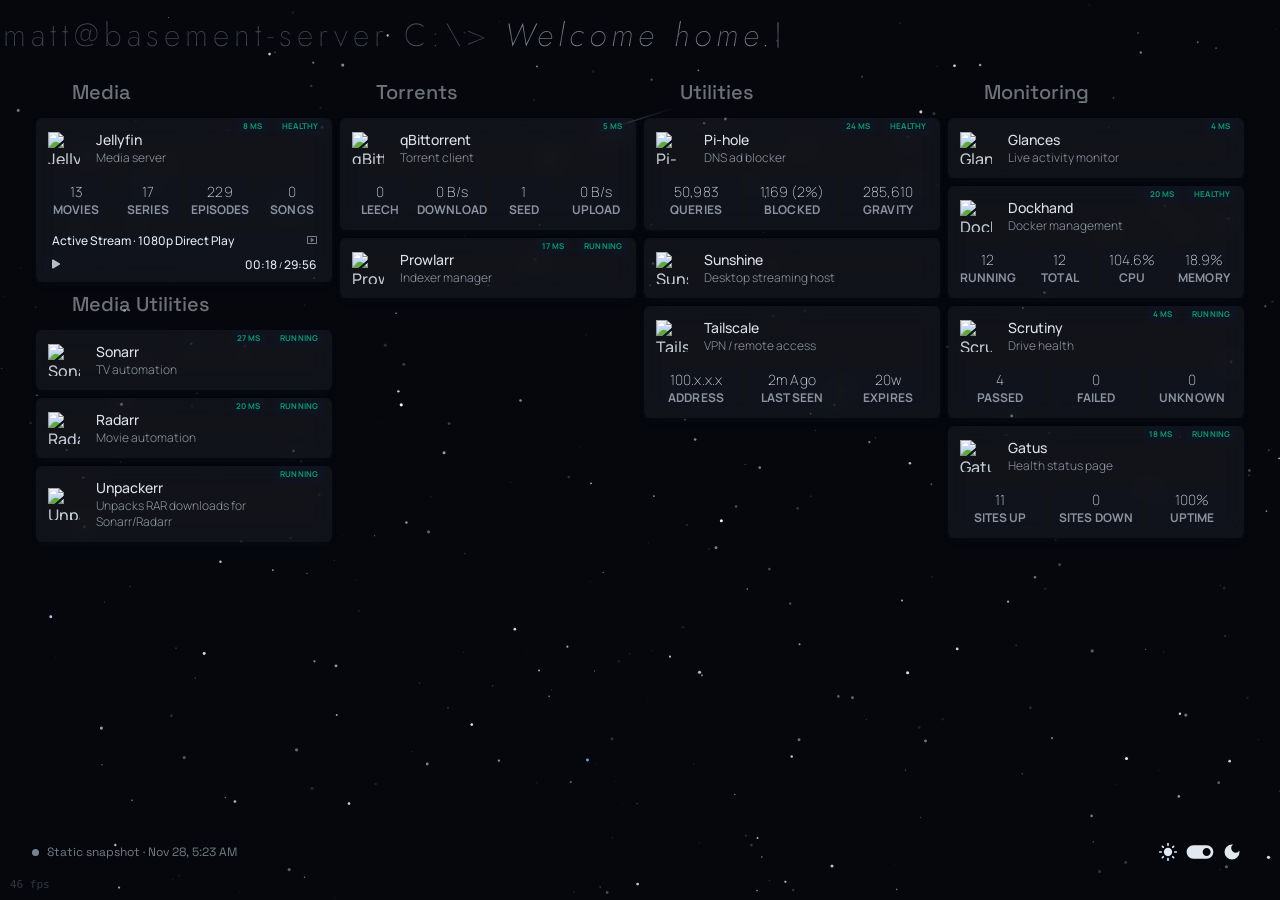
==== homelab/index.html @ 423f4f80 "Add sanitized /homelab/ showcase with live hourly telemetry" ====
<!DOCTYPE html>
<html lang="en" class="dark scheme-dark theme-slate">
<head>
  <meta charset="UTF-8">
  <meta name="viewport" content="width=device-width, initial-scale=1.0">
  <title>basement-server</title>
  <link rel="icon" href="data:image/svg+xml,<svg xmlns='http://www.w3.org/2000/svg' viewBox='0 0 64 64'><defs><linearGradient id='g' x1='0' y1='0' x2='1' y2='1'><stop offset='0' stop-color='%2372b4f5'/><stop offset='1' stop-color='%23356ebf'/></linearGradient></defs><rect x='1.5' y='1.5' width='61' height='61' rx='11' fill='url(%23g)' stroke='%23daefff' stroke-width='3'/><text x='50%25' y='54%25' dominant-baseline='middle' text-anchor='middle' font-family='Arial,sans-serif' font-weight='700' font-size='28'><tspan fill='%23c8e8ff'>M</tspan><tspan fill='%23ffffff'>S</tspan></text></svg>">
  <link rel="preconnect" href="https://fonts.googleapis.com">
  <link rel="preconnect" href="https://fonts.gstatic.com" crossorigin>
  <link href="https://fonts.googleapis.com/css2?family=Space+Grotesk:wght@300..700&family=Jost:ital,wght@0,200;1,200&family=Manrope:wght@200;300;400;500;700&display=swap" rel="stylesheet">
  <link rel="stylesheet" href="homelab.css">
</head>
<body>
  <div id="welcome-greeting">
    <span class="greeting-prompt">matt@basement-server C:\&gt;</span>
    <span class="greeting-center">
      <span class="greeting-text">Welcome home.</span><span class="greeting-cursor" aria-hidden="true"></span>
    </span>
  </div>

  <div id="__next">
    <div id="page_wrapper">
      <div id="inner_wrapper">
        <div class="container">
          <div id="layout-groups">

            <!-- Column 1: Media (+ Media Utilities sub-group) -->
            <div class="services-group">
              <button type="button" class="group-toggle" aria-expanded="true" data-group="media">
                <div class="service-group-icon" style="-webkit-mask-image:url('https://cdn.jsdelivr.net/npm/@mdi/svg@latest/svg/play-box-multiple.svg');mask-image:url('https://cdn.jsdelivr.net/npm/@mdi/svg@latest/svg/play-box-multiple.svg');"></div>
                <h2 class="service-group-name">Media</h2>
                <svg class="group-chevron" viewBox="0 0 24 24" fill="currentColor" aria-hidden="true">
                  <path fill="none" d="M0 0h24v24H0z"></path>
                  <path d="M7.41 8.59 12 13.17l4.59-4.58L18 10l-6 6-6-6z"></path>
                </svg>
              </button>

              <ul class="services-list" data-group-list="media">
                <li class="service">
                  <div>
                    <div class="service-tags">
                      <div class="service-tag">8 MS</div>
                      <div class="service-tag">HEALTHY</div>
                    </div>
                    <div class="service-title">
                      <div class="service-icon">
                        <img src="https://cdn.jsdelivr.net/gh/homarr-labs/dashboard-icons/png/jellyfin.png" alt="Jellyfin">
                      </div>
                      <div class="service-name-wrap">
                        <div class="service-name">Jellyfin</div>
                        <div class="service-description">Media server</div>
                      </div>
                    </div>
                    <div class="service-container">
                      <div class="service-block">
                        <div class="service-block-value">13</div>
                        <div class="service-block-label">MOVIES</div>
                      </div>
                      <div class="service-block">
                        <div class="service-block-value">17</div>
                        <div class="service-block-label">SERIES</div>
                      </div>
                      <div class="service-block">
                        <div class="service-block-value">229</div>
                        <div class="service-block-label">EPISODES</div>
                      </div>
                      <div class="service-block">
                        <div class="service-block-value">0</div>
                        <div class="service-block-label">SONGS</div>
                      </div>
                    </div>
                    <div class="jellyfin-now-playing">
                      <div class="jf-row">
                        <div class="jf-title">Active Stream &middot; 1080p Direct Play</div>
                        <svg class="jf-episode-icon" viewBox="0 0 24 24" fill="currentColor" aria-hidden="true">
                          <path fill="none" d="M0 0h24v24H0z"></path>
                          <path d="M9.5 7.5v9l7-4.5z"></path>
                          <path d="M20 4H4c-1.1 0-2 .9-2 2v12c0 1.1.9 2 2 2h16c1.1 0 2-.9 2-2V6c0-1.1-.9-2-2-2m0 14.01H4V5.99h16z"></path>
                        </svg>
                      </div>
                      <div class="jf-row">
                        <div class="jf-progress" style="width: 1.03%;"></div>
                        <svg class="jf-play-icon" viewBox="0 0 16 16" fill="currentColor" aria-hidden="true">
                          <path d="m11.596 8.697-6.363 3.692c-.54.313-1.233-.066-1.233-.697V4.308c0-.63.692-1.01 1.233-.696l6.363 3.692a.802.802 0 0 1 0 1.393"></path>
                        </svg>
                        <div class="jf-time">00:18<span class="jf-slash">/</span>29:56</div>
                      </div>
                    </div>
                  </div>
                </li>

                <!-- Sub-group: Media Utilities -->
                <div class="services-group subgroup">
                  <button type="button" class="group-toggle" aria-expanded="true" data-group="media-utilities">
                    <div class="service-group-icon" style="-webkit-mask-image:url('https://cdn.jsdelivr.net/npm/@mdi/svg@latest/svg/cog-outline.svg');mask-image:url('https://cdn.jsdelivr.net/npm/@mdi/svg@latest/svg/cog-outline.svg');"></div>
                    <h2 class="service-group-name">Media Utilities</h2>
                    <svg class="group-chevron" viewBox="0 0 24 24" fill="currentColor" aria-hidden="true">
                      <path fill="none" d="M0 0h24v24H0z"></path>
                      <path d="M7.41 8.59 12 13.17l4.59-4.58L18 10l-6 6-6-6z"></path>
                    </svg>
                  </button>

                  <ul class="services-list" data-group-list="media-utilities">
                    <li class="service">
                      <div>
                        <div class="service-tags">
                          <div class="service-tag">27 MS</div>
                          <div class="service-tag">RUNNING</div>
                        </div>
                        <div class="service-title">
                          <div class="service-icon">
                            <img src="https://cdn.jsdelivr.net/gh/homarr-labs/dashboard-icons/png/sonarr.png" alt="Sonarr">
                          </div>
                          <div class="service-name-wrap">
                            <div class="service-name">Sonarr</div>
                            <div class="service-description">TV automation</div>
                          </div>
                        </div>
                      </div>
                    </li>

                    <li class="service">
                      <div>
                        <div class="service-tags">
                          <div class="service-tag">20 MS</div>
                          <div class="service-tag">RUNNING</div>
                        </div>
                        <div class="service-title">
                          <div class="service-icon">
                            <img src="https://cdn.jsdelivr.net/gh/homarr-labs/dashboard-icons/png/radarr.png" alt="Radarr">
                          </div>
                          <div class="service-name-wrap">
                            <div class="service-name">Radarr</div>
                            <div class="service-description">Movie automation</div>
                          </div>
                        </div>
                      </div>
                    </li>

                    <li class="service">
                      <div>
                        <div class="service-tags">
                          <div class="service-tag">RUNNING</div>
                        </div>
                        <div class="service-title">
                          <div class="service-icon">
                            <img src="https://cdn.jsdelivr.net/gh/homarr-labs/dashboard-icons/png/unpackerr.png" alt="Unpackerr">
                          </div>
                          <div class="service-name-wrap">
                            <div class="service-name">Unpackerr</div>
                            <div class="service-description">Unpacks RAR downloads for Sonarr/Radarr</div>
                          </div>
                        </div>
                      </div>
                    </li>
                  </ul>
                </div>
              </ul>
            </div>

            <!-- Column 2: Torrents -->
            <div class="services-group">
              <button type="button" class="group-toggle" aria-expanded="true" data-group="torrents">
                <div class="service-group-icon" style="-webkit-mask-image:url('https://cdn.jsdelivr.net/npm/@mdi/svg@latest/svg/download-circle.svg');mask-image:url('https://cdn.jsdelivr.net/npm/@mdi/svg@latest/svg/download-circle.svg');"></div>
                <h2 class="service-group-name">Torrents</h2>
                <svg class="group-chevron" viewBox="0 0 24 24" fill="currentColor" aria-hidden="true">
                  <path fill="none" d="M0 0h24v24H0z"></path>
                  <path d="M7.41 8.59 12 13.17l4.59-4.58L18 10l-6 6-6-6z"></path>
                </svg>
              </button>

              <ul class="services-list" data-group-list="torrents">
                <li class="service">
                  <div>
                    <div class="service-tags">
                      <div class="service-tag">5 MS</div>
                    </div>
                    <div class="service-title">
                      <div class="service-icon">
                        <img src="https://cdn.jsdelivr.net/gh/homarr-labs/dashboard-icons/png/qbittorrent.png" alt="qBittorrent">
                      </div>
                      <div class="service-name-wrap">
                        <div class="service-name">qBittorrent</div>
                        <div class="service-description">Torrent client</div>
                      </div>
                    </div>
                    <div class="service-container">
                      <div class="service-block">
                        <div class="service-block-value">0</div>
                        <div class="service-block-label">LEECH</div>
                      </div>
                      <div class="service-block">
                        <div class="service-block-value">0 B/s</div>
                        <div class="service-block-label">DOWNLOAD</div>
                      </div>
                      <div class="service-block">
                        <div class="service-block-value">1</div>
                        <div class="service-block-label">SEED</div>
                      </div>
                      <div class="service-block">
                        <div class="service-block-value">0 B/s</div>
                        <div class="service-block-label">UPLOAD</div>
                      </div>
                    </div>
                  </div>
                </li>

                <li class="service">
                  <div>
                    <div class="service-tags">
                      <div class="service-tag">17 MS</div>
                      <div class="service-tag">RUNNING</div>
                    </div>
                    <div class="service-title">
                      <div class="service-icon">
                        <img src="https://cdn.jsdelivr.net/gh/homarr-labs/dashboard-icons/png/prowlarr.png" alt="Prowlarr">
                      </div>
                      <div class="service-name-wrap">
                        <div class="service-name">Prowlarr</div>
                        <div class="service-description">Indexer manager</div>
                      </div>
                    </div>
                  </div>
                </li>
              </ul>
            </div>

            <!-- Column 3: Utilities -->
            <div class="services-group">
              <button type="button" class="group-toggle" aria-expanded="true" data-group="utilities">
                <div class="service-group-icon" style="-webkit-mask-image:url('https://cdn.jsdelivr.net/npm/@mdi/svg@latest/svg/tools.svg');mask-image:url('https://cdn.jsdelivr.net/npm/@mdi/svg@latest/svg/tools.svg');"></div>
                <h2 class="service-group-name">Utilities</h2>
                <svg class="group-chevron" viewBox="0 0 24 24" fill="currentColor" aria-hidden="true">
                  <path fill="none" d="M0 0h24v24H0z"></path>
                  <path d="M7.41 8.59 12 13.17l4.59-4.58L18 10l-6 6-6-6z"></path>
                </svg>
              </button>

              <ul class="services-list" data-group-list="utilities">
                <li class="service">
                  <div>
                    <div class="service-tags">
                      <div class="service-tag">24 MS</div>
                      <div class="service-tag">HEALTHY</div>
                    </div>
                    <div class="service-title">
                      <div class="service-icon">
                        <img src="https://cdn.jsdelivr.net/gh/homarr-labs/dashboard-icons/png/pi-hole.png" alt="Pi-hole">
                      </div>
                      <div class="service-name-wrap">
                        <div class="service-name">Pi-hole</div>
                        <div class="service-description">DNS ad blocker</div>
                      </div>
                    </div>
                    <div class="service-container">
                      <div class="service-block">
                        <div class="service-block-value">50,983</div>
                        <div class="service-block-label">QUERIES</div>
                      </div>
                      <div class="service-block">
                        <div class="service-block-value">1,169 (2%)</div>
                        <div class="service-block-label">BLOCKED</div>
                      </div>
                      <div class="service-block">
                        <div class="service-block-value">285,610</div>
                        <div class="service-block-label">GRAVITY</div>
                      </div>
                    </div>
                  </div>
                </li>

                <li class="service">
                  <div>
                    <div class="service-title">
                      <div class="service-icon">
                        <img src="https://cdn.jsdelivr.net/gh/homarr-labs/dashboard-icons/png/sunshine.png" alt="Sunshine">
                      </div>
                      <div class="service-name-wrap">
                        <div class="service-name">Sunshine</div>
                        <div class="service-description">Desktop streaming host</div>
                      </div>
                    </div>
                  </div>
                </li>

                <li class="service">
                  <div>
                    <div class="service-title">
                      <div class="service-icon">
                        <img src="https://cdn.jsdelivr.net/gh/homarr-labs/dashboard-icons/png/tailscale-light.png" alt="Tailscale">
                      </div>
                      <div class="service-name-wrap">
                        <div class="service-name">Tailscale</div>
                        <div class="service-description">VPN / remote access</div>
                      </div>
                    </div>
                    <div class="service-container">
                      <div class="service-block">
                        <div class="service-block-value">100.x.x.x</div>
                        <div class="service-block-label">ADDRESS</div>
                      </div>
                      <div class="service-block">
                        <div class="service-block-value">2m Ago</div>
                        <div class="service-block-label">LAST SEEN</div>
                      </div>
                      <div class="service-block">
                        <div class="service-block-value">20w</div>
                        <div class="service-block-label">EXPIRES</div>
                      </div>
                    </div>
                  </div>
                </li>
              </ul>
            </div>

            <!-- Column 4: Monitoring -->
            <div class="services-group">
              <button type="button" class="group-toggle" aria-expanded="true" data-group="monitoring">
                <div class="service-group-icon" style="-webkit-mask-image:url('https://cdn.jsdelivr.net/npm/@mdi/svg@latest/svg/monitor-dashboard.svg');mask-image:url('https://cdn.jsdelivr.net/npm/@mdi/svg@latest/svg/monitor-dashboard.svg');"></div>
                <h2 class="service-group-name">Monitoring</h2>
                <svg class="group-chevron" viewBox="0 0 24 24" fill="currentColor" aria-hidden="true">
                  <path fill="none" d="M0 0h24v24H0z"></path>
                  <path d="M7.41 8.59 12 13.17l4.59-4.58L18 10l-6 6-6-6z"></path>
                </svg>
              </button>

              <ul class="services-list" data-group-list="monitoring">
                <li class="service">
                  <div>
                    <a class="service-link" href="glances/">
                      <div class="service-tags">
                        <div class="service-tag">4 MS</div>
                      </div>
                      <div class="service-title">
                        <div class="service-icon">
                          <img src="https://cdn.jsdelivr.net/gh/homarr-labs/dashboard-icons/png/glances.png" alt="Glances">
                        </div>
                        <div class="service-name-wrap">
                          <div class="service-name">Glances</div>
                          <div class="service-description">Live activity monitor</div>
                        </div>
                      </div>
                    </a>
                  </div>
                </li>

                <li class="service">
                  <div>
                    <a class="service-link" href="dockhand/">
                      <div class="service-tags">
                        <div class="service-tag">20 MS</div>
                        <div class="service-tag">HEALTHY</div>
                      </div>
                      <div class="service-title">
                        <div class="service-icon">
                          <img src="https://cdn.jsdelivr.net/gh/homarr-labs/dashboard-icons/png/dockhand.png" alt="Dockhand">
                        </div>
                        <div class="service-name-wrap">
                          <div class="service-name">Dockhand</div>
                          <div class="service-description">Docker management</div>
                        </div>
                      </div>
                      <div class="service-container">
                        <div class="service-block">
                          <div class="service-block-value" id="m-dh-running">12</div>
                          <div class="service-block-label">RUNNING</div>
                        </div>
                        <div class="service-block">
                          <div class="service-block-value" id="m-dh-total">12</div>
                          <div class="service-block-label">TOTAL</div>
                        </div>
                        <div class="service-block">
                          <div class="service-block-value" id="m-dh-cpu">8.8%</div>
                          <div class="service-block-label">CPU</div>
                        </div>
                        <div class="service-block">
                          <div class="service-block-value" id="m-dh-mem">17.7%</div>
                          <div class="service-block-label">MEMORY</div>
                        </div>
                      </div>
                    </a>
                  </div>
                </li>

                <li class="service">
                  <div>
                    <a class="service-link" href="scrutiny/">
                      <div class="service-tags">
                        <div class="service-tag">4 MS</div>
                        <div class="service-tag">RUNNING</div>
                      </div>
                      <div class="service-title">
                        <div class="service-icon">
                          <img src="https://cdn.jsdelivr.net/gh/homarr-labs/dashboard-icons/png/scrutiny.png" alt="Scrutiny">
                        </div>
                        <div class="service-name-wrap">
                          <div class="service-name">Scrutiny</div>
                          <div class="service-description">Drive health</div>
                        </div>
                      </div>
                      <div class="service-container">
                        <div class="service-block">
                          <div class="service-block-value" id="m-sc-passed">4</div>
                          <div class="service-block-label">PASSED</div>
                        </div>
                        <div class="service-block">
                          <div class="service-block-value" id="m-sc-failed">0</div>
                          <div class="service-block-label">FAILED</div>
                        </div>
                        <div class="service-block">
                          <div class="service-block-value">0</div>
                          <div class="service-block-label">UNKNOWN</div>
                        </div>
                      </div>
                    </a>
                  </div>
                </li>

                <li class="service">
                  <div>
                    <a class="service-link" href="gatus/">
                      <div class="service-tags">
                        <div class="service-tag">18 MS</div>
                        <div class="service-tag">RUNNING</div>
                      </div>
                      <div class="service-title">
                        <div class="service-icon">
                          <img src="https://cdn.jsdelivr.net/gh/homarr-labs/dashboard-icons/png/gatus.png" alt="Gatus">
                        </div>
                        <div class="service-name-wrap">
                          <div class="service-name">Gatus</div>
                          <div class="service-description">Health status page</div>
                        </div>
                      </div>
                      <div class="service-container">
                        <div class="service-block">
                          <div class="service-block-value" id="m-gt-up">11</div>
                          <div class="service-block-label">SITES UP</div>
                        </div>
                        <div class="service-block">
                          <div class="service-block-value" id="m-gt-down">0</div>
                          <div class="service-block-label">SITES DOWN</div>
                        </div>
                        <div class="service-block">
                          <div class="service-block-value" id="m-gt-pct">100%</div>
                          <div class="service-block-label">UPTIME</div>
                        </div>
                      </div>
                    </a>
                  </div>
                </li>
              </ul>
            </div>

          </div>

          <footer id="footer">
            <div id="telemetry-status" class="telemetry-status" aria-live="polite">
              <span class="telemetry-dot"></span>
              <span id="telemetry-status-text">Loading telemetry…</span>
            </div>
            <div id="style">
              <button id="theme-toggle" class="theme-toggle" type="button" aria-label="Toggle theme">
                <svg class="theme-icon" viewBox="0 0 24 24" width="20" height="20" fill="currentColor" aria-hidden="true">
                  <path fill="none" d="M0 0h24v24H0z"></path>
                  <path d="M12 7c-2.76 0-5 2.24-5 5s2.24 5 5 5 5-2.24 5-5-2.24-5-5-5M2 13h2c.55 0 1-.45 1-1s-.45-1-1-1H2c-.55 0-1 .45-1 1s.45 1 1 1m18 0h2c.55 0 1-.45 1-1s-.45-1-1-1h-2c-.55 0-1 .45-1 1s.45 1 1 1M11 2v2c0 .55.45 1 1 1s1-.45 1-1V2c0-.55-.45-1-1-1s-1 .45-1 1m0 18v2c0 .55.45 1 1 1s1-.45 1-1v-2c0-.55-.45-1-1-1s-1 .45-1 1M5.99 4.58a.996.996 0 0 0-1.41 0 .996.996 0 0 0 0 1.41l1.06 1.06c.39.39 1.03.39 1.41 0s.39-1.03 0-1.41zm12.37 12.37a.996.996 0 0 0-1.41 0 .996.996 0 0 0 0 1.41l1.06 1.06c.39.39 1.03.39 1.41 0a.996.996 0 0 0 0-1.41zm1.06-10.96a.996.996 0 0 0 0-1.41.996.996 0 0 0-1.41 0l-1.06 1.06c-.39.39-.39 1.03 0 1.41s1.03.39 1.41 0zM7.05 18.36a.996.996 0 0 0 0-1.41.996.996 0 0 0-1.41 0l-1.06 1.06c-.39.39-.39 1.03 0 1.41s1.03.39 1.41 0z"></path>
                </svg>
                <svg class="theme-switch" viewBox="0 0 24 24" width="32" height="32" fill="currentColor" aria-hidden="true">
                  <path fill="none" d="M0 0h24v24H0z"></path>
                  <path d="M17 7H7c-2.76 0-5 2.24-5 5s2.24 5 5 5h10c2.76 0 5-2.24 5-5s-2.24-5-5-5m0 8c-1.66 0-3-1.34-3-3s1.34-3 3-3 3 1.34 3 3-1.34 3-3 3"></path>
                </svg>
                <svg class="theme-icon" viewBox="0 0 24 24" width="20" height="20" fill="currentColor" aria-hidden="true">
                  <path fill="none" d="M0 0h24v24H0z"></path>
                  <path d="M12 3a9 9 0 1 0 9 9c0-.46-.04-.92-.1-1.36a5.39 5.39 0 0 1-4.4 2.26 5.403 5.403 0 0 1-3.14-9.8c-.44-.06-.9-.1-1.36-.1"></path>
                </svg>
              </button>
            </div>
          </footer>
        </div>
      </div>
    </div>
  </div>

  <script src="starfield.js"></script>
  <script src="homelab.js"></script>
</body>
</html>
---- homelab/homelab.css ----
* {
  box-sizing: border-box;
  margin: 0;
  padding: 0;
}

html {
  background: #05070d !important;
  -webkit-font-smoothing: antialiased;
}

body, #__next, #page_wrapper, #inner_wrapper {
  background: transparent !important;
  min-height: 100vh;
}

body {
  font-family: "Space Grotesk", sans-serif;
  color: #c3cad3;
  position: relative;
}

a {
  color: inherit;
  text-decoration: none;
}

button {
  font: inherit;
  color: inherit;
  background: none;
  border: 0;
  cursor: pointer;
}

/* Understated greeting (exact custom.css colors + centered Welcome home. with left upright Jost prompt) */
#welcome-greeting {
  position: absolute;
  top: 16px;
  left: 0;
  right: 0;
  z-index: 5;
  pointer-events: none;
  user-select: none;
  display: grid;
  grid-template-columns: 1fr auto 1fr;
  align-items: baseline;
  column-gap: 14px;
}

.greeting-prompt,
.greeting-text {
  white-space: nowrap;
  line-height: 1.2;
  color: transparent;
  background-image:
    linear-gradient(105deg, rgba(255, 255, 255, 0) 40%, rgba(255, 255, 255, 0.95) 50%, rgba(255, 255, 255, 0) 60%),
    linear-gradient(180deg, #ffffff 0%, #d9dee6 35%, #9aa3ae 55%, #e8ecf1 75%, #b8c0ca 100%);
  background-size: 300% 100%, 100% 100%;
  background-repeat: no-repeat;
  -webkit-background-clip: text;
  background-clip: text;
  animation: welcome-sheen 12s ease-in-out infinite;
}

.greeting-prompt {
  grid-column: 1;
  justify-self: end;
  font-family: "Jost", sans-serif;
  font-weight: 200;
  font-style: normal;
  font-size: 32px;
  letter-spacing: 5px;
  opacity: 0.30;
}

.greeting-center {
  grid-column: 2;
  justify-self: center;
  position: relative;
  display: inline-flex;
  align-items: baseline;
}

.greeting-text {
  font-family: "Jost", sans-serif;
  font-weight: 200;
  font-style: italic;
  font-size: 32px;
  letter-spacing: 5px;
  opacity: 0.55;
}

.greeting-cursor {
  position: absolute;
  left: 100%;
  bottom: 6px;
  width: 2px;
  height: 26px;
  margin-left: 2px;
  border-radius: 1px;
  background: linear-gradient(180deg, #ffffff 0%, #d9dee6 35%, #9aa3ae 55%, #e8ecf1 75%, #b8c0ca 100%);
  opacity: 0.20;
  animation: cursor-blink 2.5s steps(1, end) infinite;
}

@keyframes cursor-blink {
  0%, 40% { opacity: 0.20; }
  40.01%, 100% { opacity: 0; }
}

@media (max-width: 820px) {
  #welcome-greeting {
    display: flex;
    flex-wrap: wrap;
    justify-content: center;
    align-items: baseline;
    gap: 4px 10px;
    padding: 0 12px;
  }
  .greeting-prompt,
  .greeting-text {
    font-size: 24px;
    letter-spacing: 3px;
  }
  .greeting-cursor {
    height: 20px;
    bottom: 4px;
  }
}

@keyframes welcome-sheen {
  0%, 70% { background-position: 150% 0, 0 0; }
  100%    { background-position: -50% 0, 0 0; }
}

@media (prefers-reduced-motion: reduce) {
  .greeting-prompt,
  .greeting-text { animation: none; }
}

/* Main Homepage container & stepped Tailwind breakpoints */
#inner_wrapper > .container {
  position: relative;
  width: 100%;
  max-width: 100%;
  margin: auto;
  padding-top: 58px;
  min-height: 100vh;
  display: flex;
  flex-direction: column;
  justify-content: flex-start;
  z-index: 10;
}

@media (min-width: 640px) {
  #inner_wrapper > .container { max-width: 640px; }
}
@media (min-width: 768px) {
  #inner_wrapper > .container { max-width: 768px; }
}
@media (min-width: 1024px) {
  #inner_wrapper > .container { max-width: 1024px; }
}
@media (min-width: 1280px) {
  #inner_wrapper > .container { max-width: 1280px; }
}
@media (min-width: 1536px) {
  #inner_wrapper > .container { max-width: 1536px; }
}

.service-link {
  display: block;
  color: inherit;
  text-decoration: none;
  cursor: pointer;
}

#layout-groups {
  display: flex;
  flex-direction: row;
  flex-wrap: wrap;
  align-items: flex-start;
  margin: 16px 32px 32px;
}

.services-group {
  flex: 1 1 25%;
  min-width: 0;
  padding: 4px 4px 0;
}

.services-group.subgroup {
  flex: 1 1 100%;
  margin: 0;
  padding: 0;
}

/* Group headings (icon + name at 55% opacity) */
.group-toggle {
  display: flex;
  width: 100%;
  align-items: center;
  user-select: none;
  opacity: 0.55;
  text-align: left;
}

.service-group-icon {
  width: 28px;
  height: 28px;
  margin-right: 8px;
  flex-shrink: 0;
  background-color: #c3cad3;
  -webkit-mask-position: center;
  mask-position: center;
  -webkit-mask-size: contain;
  mask-size: contain;
  -webkit-mask-repeat: no-repeat;
  mask-repeat: no-repeat;
}

h2.service-group-name {
  font-family: "Space Grotesk", sans-serif;
  font-size: 20px;
  font-weight: 500;
  line-height: 28px;
  color: #c3cad3;
  opacity: 1;
}

.group-chevron {
  width: 20px;
  height: 20px;
  margin-left: auto;
  color: #c3cad3;
  opacity: 0;
  transition: opacity 0.15s ease, transform 0.15s ease;
}

.group-toggle:hover .group-chevron {
  opacity: 1;
}

.group-toggle[aria-expanded="false"] .group-chevron {
  transform: rotate(-90deg);
}

ul.services-list {
  display: flex;
  flex-direction: column;
  margin-top: 12px;
  list-style: none;
}

ul.services-list.is-collapsed {
  display: none;
}

/* Service cards — exact Homepage styling + custom.css hover glow */
li.service {
  list-style: none;
}

li.service > div:first-child {
  position: relative;
  overflow: clip;
  font-family: Manrope, Arial, sans-serif !important;
  font-weight: 500;
  background-color: rgba(255, 255, 255, 0.05);
  border-radius: 6px;
  padding: 4px;
  margin-bottom: 8px;
  backdrop-filter: blur(12px);
  -webkit-backdrop-filter: blur(12px);
  box-shadow:
    0 4px 6px -1px rgba(15, 23, 42, 0.2),
    0 2px 4px -2px rgba(15, 23, 42, 0.2);
  color: #c3cad3;
  transition: box-shadow 0.35s ease, transform 0.35s ease, border-color 0.35s ease, background-color 0.25s ease;
}

li.service > div:first-child:hover {
  background-color: rgba(255, 255, 255, 0.10);
  box-shadow:
    0 0 0 1px rgba(114, 180, 245, 0.35),
    -6px 0 18px -4px rgba(114, 180, 245, 0.35),
    6px 0 18px -4px rgba(150, 110, 245, 0.35),
    0 0 32px rgba(120, 100, 240, 0.18);
}

li.service, li.service * {
  font-family: Manrope, Arial, sans-serif !important;
}

.service-title {
  display: flex;
  align-items: center;
  min-height: 52px;
}

.service-icon {
  width: 48px;
  height: 52px;
  flex-shrink: 0;
  display: flex;
  align-items: center;
  justify-content: center;
}

.service-icon img {
  width: 32px;
  height: 32px;
  object-fit: contain;
  display: block;
}

.service-name-wrap {
  padding: 8px;
  flex: 1;
  min-width: 0;
}

.service-name {
  font-size: 14px;
  font-weight: 500;
  line-height: 20px;
  color: #dde2e8;
}

.service-description {
  font-size: 12px;
  font-weight: 300;
  line-height: 16px;
  color: #8f98a4;
}

/* Top-right flush status tabs */
.service-tags {
  position: absolute;
  top: 0;
  right: 0;
  margin-right: 8px;
  display: flex;
  flex-direction: row;
  justify-content: flex-end;
  gap: 8px;
  z-index: 10;
}

.service-tag {
  background-color: rgba(15, 23, 42, 0.5);
  padding: 2px 6px;
  border-radius: 0 0 3px 3px;
  font-size: 8px;
  font-weight: 700;
  line-height: 12px;
  letter-spacing: 0.1px;
  text-transform: uppercase;
  color: rgba(16, 185, 129, 0.8);
}

/* Stat blocks */
.service-container {
  display: flex;
  flex-direction: row;
  width: 100%;
}

.service-block {
  flex: 1 1 0%;
  min-width: 0;
  background-color: rgba(15, 23, 42, 0.2);
  border-radius: 4px;
  margin: 4px;
  padding: 4px;
  display: flex;
  flex-direction: column;
  align-items: center;
  justify-content: center;
  text-align: center;
}

.service-block-value {
  font-size: 14px;
  font-weight: 100;
  line-height: 20px;
  letter-spacing: 0.1px;
  color: #d2d8df;
  white-space: nowrap;
}

.service-block-label {
  font-size: 12px;
  font-weight: 700;
  line-height: 16px;
  letter-spacing: 0.1px;
  text-transform: uppercase;
  color: #8a939f;
}

/* Jellyfin Now Playing Bar */
.jellyfin-now-playing {
  display: flex;
  flex-direction: column;
  padding-bottom: 4px;
  margin: 0 4px;
}

.jf-row {
  height: 20px;
  margin-top: 4px;
  border-radius: 6px;
  background-color: rgba(15, 23, 42, 0.2);
  color: #e2e8f0;
  display: flex;
  align-items: center;
  position: relative;
  overflow: hidden;
}

.jf-title {
  font-size: 12px;
  font-weight: 500;
  margin: 0 8px;
  flex: 1;
  white-space: nowrap;
  overflow: hidden;
  text-overflow: ellipsis;
}

.jf-episode-icon {
  width: 16px;
  height: 12px;
  opacity: 0.5;
  margin-right: 6px;
  padding-left: 4px;
  flex-shrink: 0;
}

.jf-progress {
  position: absolute;
  top: 0;
  left: 0;
  height: 20px;
  border-radius: 6px;
  background-color: rgba(15, 23, 42, 0.4);
  z-index: 0;
}

.jf-play-icon {
  width: 16px;
  height: 16px;
  opacity: 0.8;
  margin: -1px 4px 0 4px;
  position: relative;
  z-index: 10;
  flex-shrink: 0;
}

.jf-time {
  font-size: 12px;
  font-weight: 500;
  color: #e2e8f0;
  margin-left: auto;
  margin-right: 8px;
  position: relative;
  z-index: 10;
  display: inline-flex;
  align-items: center;
}

.jf-slash {
  margin: 0 2px;
  font-size: 8px;
}

/* Footer controls (#footer -> #style) */
#footer {
  margin-top: auto;
  padding: 32px;
  width: 100%;
  display: flex;
  justify-content: space-between;
  gap: 16px;
  flex-wrap: wrap;
  align-items: center;
}

.telemetry-status {
  display: inline-flex;
  align-items: center;
  gap: 8px;
  font-size: 12px;
  color: #8f98a4;
  opacity: 0.8;
}

.telemetry-dot {
  width: 7px;
  height: 7px;
  border-radius: 9999px;
  background-color: #64748b;
  flex-shrink: 0;
}

.telemetry-dot.is-live {
  background-color: #10b981;
  box-shadow: 0 0 8px rgba(16, 185, 129, 0.45);
}

.telemetry-dot.is-static {
  background-color: #94a3b8;
}

#style {
  display: flex;
  align-items: center;
  color: #e2e8f0;
}

.theme-toggle {
  display: inline-flex;
  align-items: center;
  color: #e2e8f0;
}

.theme-icon {
  width: 20px;
  height: 20px;
  margin: 6px;
}

.theme-switch {
  width: 32px;
  height: 32px;
}

/* Responsive column counts matching Homepage */
@media (max-width: 1279px) {
  .services-group:not(.subgroup) {
    flex: 1 1 33.333333%;
  }
}

@media (max-width: 1023px) {
  .services-group:not(.subgroup) {
    flex: 1 1 50%;
  }
}

@media (max-width: 767px) {
  .services-group:not(.subgroup) {
    flex: 1 1 100%;
  }
}

@media (max-width: 639px) {
  #layout-groups {
    margin: 16px;
  }
}
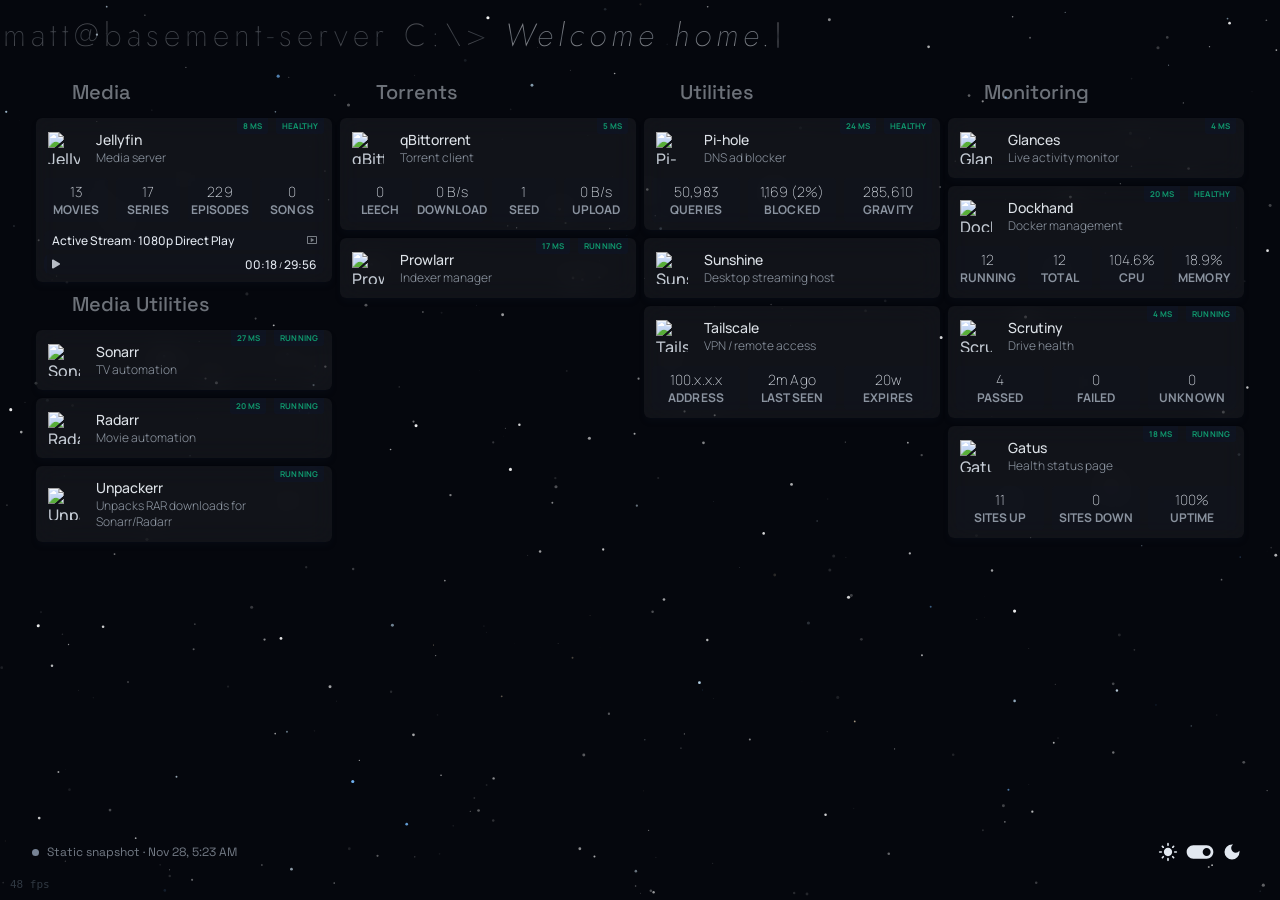
==== commit 8045c9df: "Add .nojekyll for Dockhand _app/ assets and update live title" ====
--- a/homelab/index.html
+++ b/homelab/index.html
@@ -3,7 +3,7 @@
 <head>
   <meta charset="UTF-8">
   <meta name="viewport" content="width=device-width, initial-scale=1.0">
-  <title>basement-server</title>
+  <title>basement-server: live</title>
   <link rel="icon" href="data:image/svg+xml,<svg xmlns='http://www.w3.org/2000/svg' viewBox='0 0 64 64'><defs><linearGradient id='g' x1='0' y1='0' x2='1' y2='1'><stop offset='0' stop-color='%2372b4f5'/><stop offset='1' stop-color='%23356ebf'/></linearGradient></defs><rect x='1.5' y='1.5' width='61' height='61' rx='11' fill='url(%23g)' stroke='%23daefff' stroke-width='3'/><text x='50%25' y='54%25' dominant-baseline='middle' text-anchor='middle' font-family='Arial,sans-serif' font-weight='700' font-size='28'><tspan fill='%23c8e8ff'>M</tspan><tspan fill='%23ffffff'>S</tspan></text></svg>">
   <link rel="preconnect" href="https://fonts.googleapis.com">
   <link rel="preconnect" href="https://fonts.gstatic.com" crossorigin>
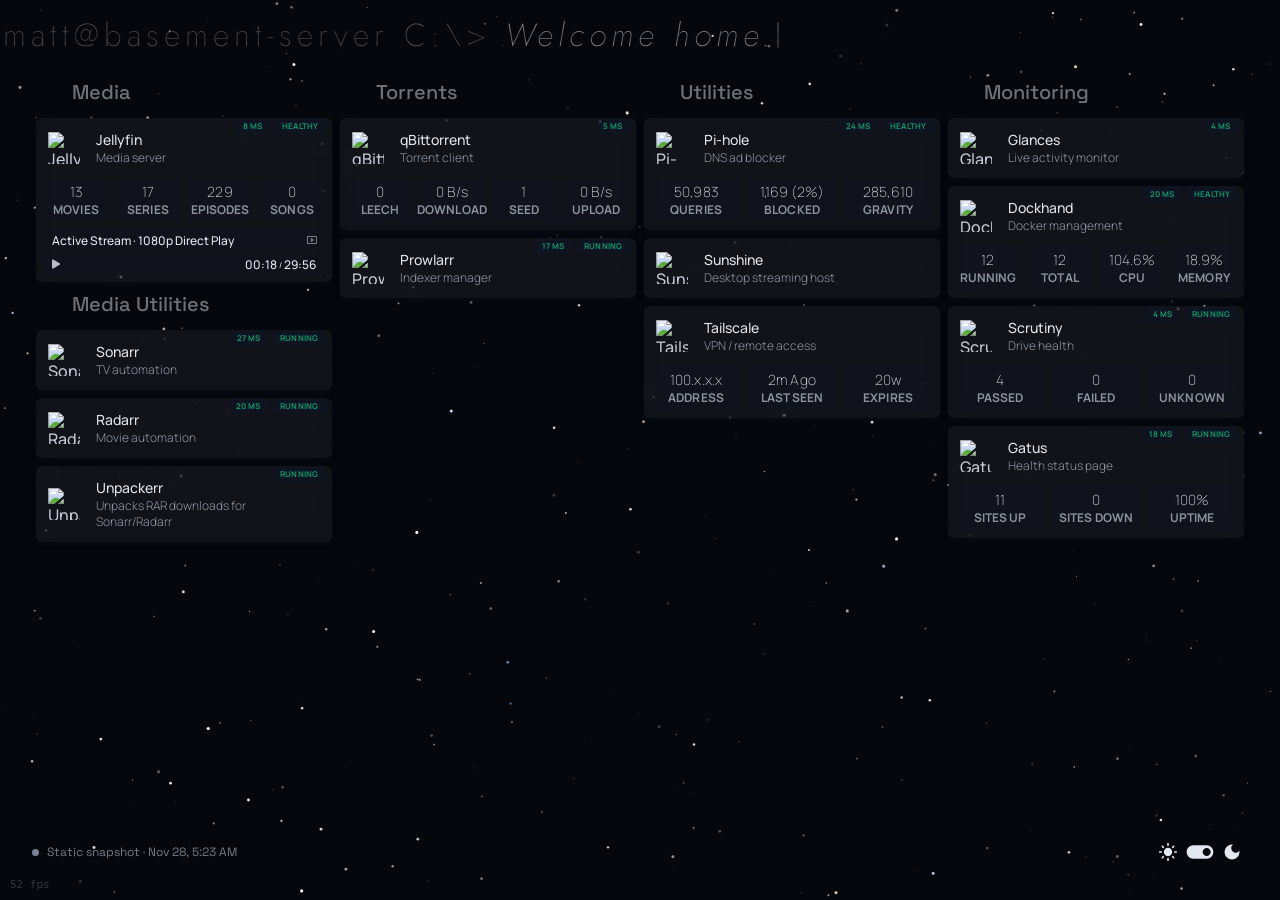
==== commit 067a12d3: "Add Open Graph link previews for root and homelab" ====
--- a/homelab/index.html
+++ b/homelab/index.html
@@ -4,6 +4,18 @@
   <meta charset="UTF-8">
   <meta name="viewport" content="width=device-width, initial-scale=1.0">
   <title>basement-server: live</title>
+  <meta name="description" content="Read-only live homelab dashboard for basement-server: system metrics, containers, S.M.A.R.T. drive health, and uptime probes.">
+  <meta property="og:type" content="website">
+  <meta property="og:url" content="https://www.mjsimone.com/homelab/">
+  <meta property="og:title" content="basement-server: live">
+  <meta property="og:description" content="Read-only live homelab dashboard for basement-server: system metrics, containers, S.M.A.R.T. drive health, and uptime probes.">
+  <meta property="og:image" content="https://www.mjsimone.com/homelab/og-preview.png">
+  <meta property="og:image:width" content="1200">
+  <meta property="og:image:height" content="630">
+  <meta name="twitter:card" content="summary_large_image">
+  <meta name="twitter:title" content="basement-server: live">
+  <meta name="twitter:description" content="Read-only live homelab dashboard for basement-server: system metrics, containers, S.M.A.R.T. drive health, and uptime probes.">
+  <meta name="twitter:image" content="https://www.mjsimone.com/homelab/og-preview.png">
   <link rel="icon" href="data:image/svg+xml,<svg xmlns='http://www.w3.org/2000/svg' viewBox='0 0 64 64'><defs><linearGradient id='g' x1='0' y1='0' x2='1' y2='1'><stop offset='0' stop-color='%2372b4f5'/><stop offset='1' stop-color='%23356ebf'/></linearGradient></defs><rect x='1.5' y='1.5' width='61' height='61' rx='11' fill='url(%23g)' stroke='%23daefff' stroke-width='3'/><text x='50%25' y='54%25' dominant-baseline='middle' text-anchor='middle' font-family='Arial,sans-serif' font-weight='700' font-size='28'><tspan fill='%23c8e8ff'>M</tspan><tspan fill='%23ffffff'>S</tspan></text></svg>">
   <link rel="preconnect" href="https://fonts.googleapis.com">
   <link rel="preconnect" href="https://fonts.gstatic.com" crossorigin>
